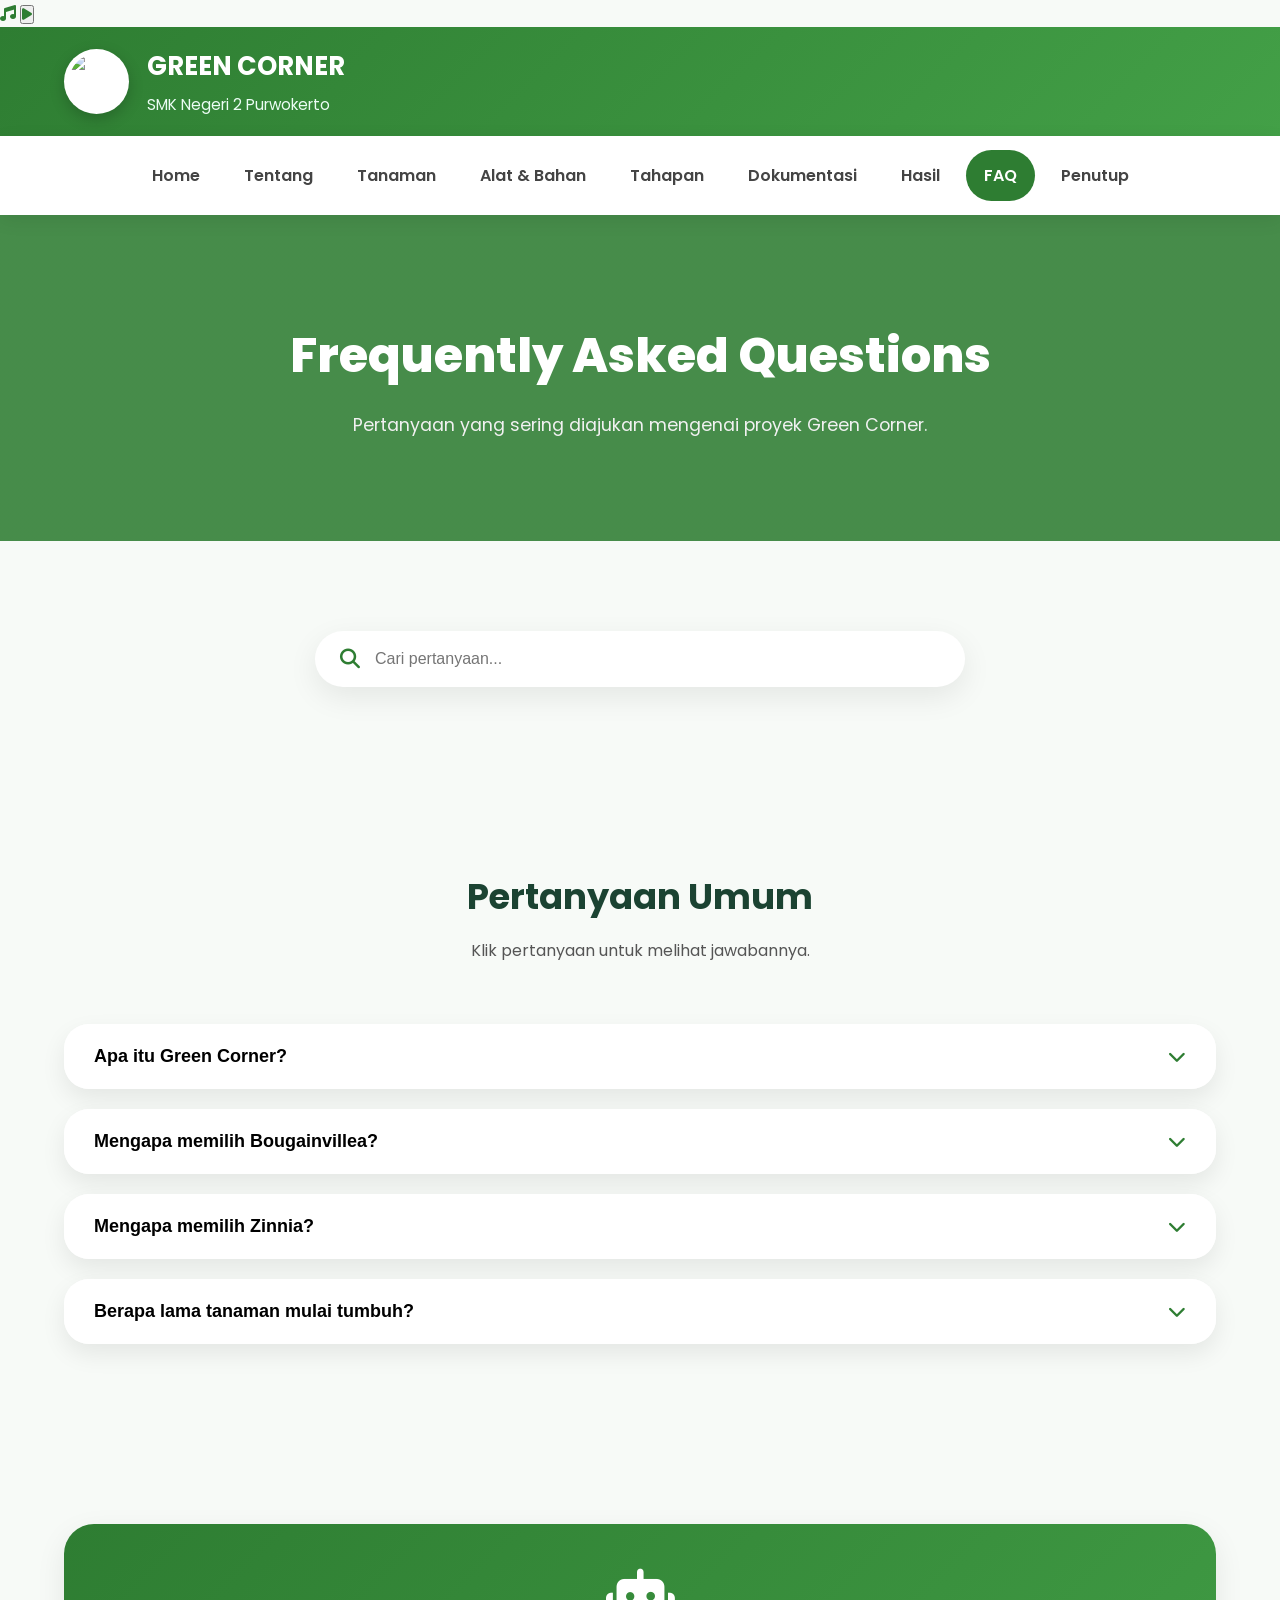
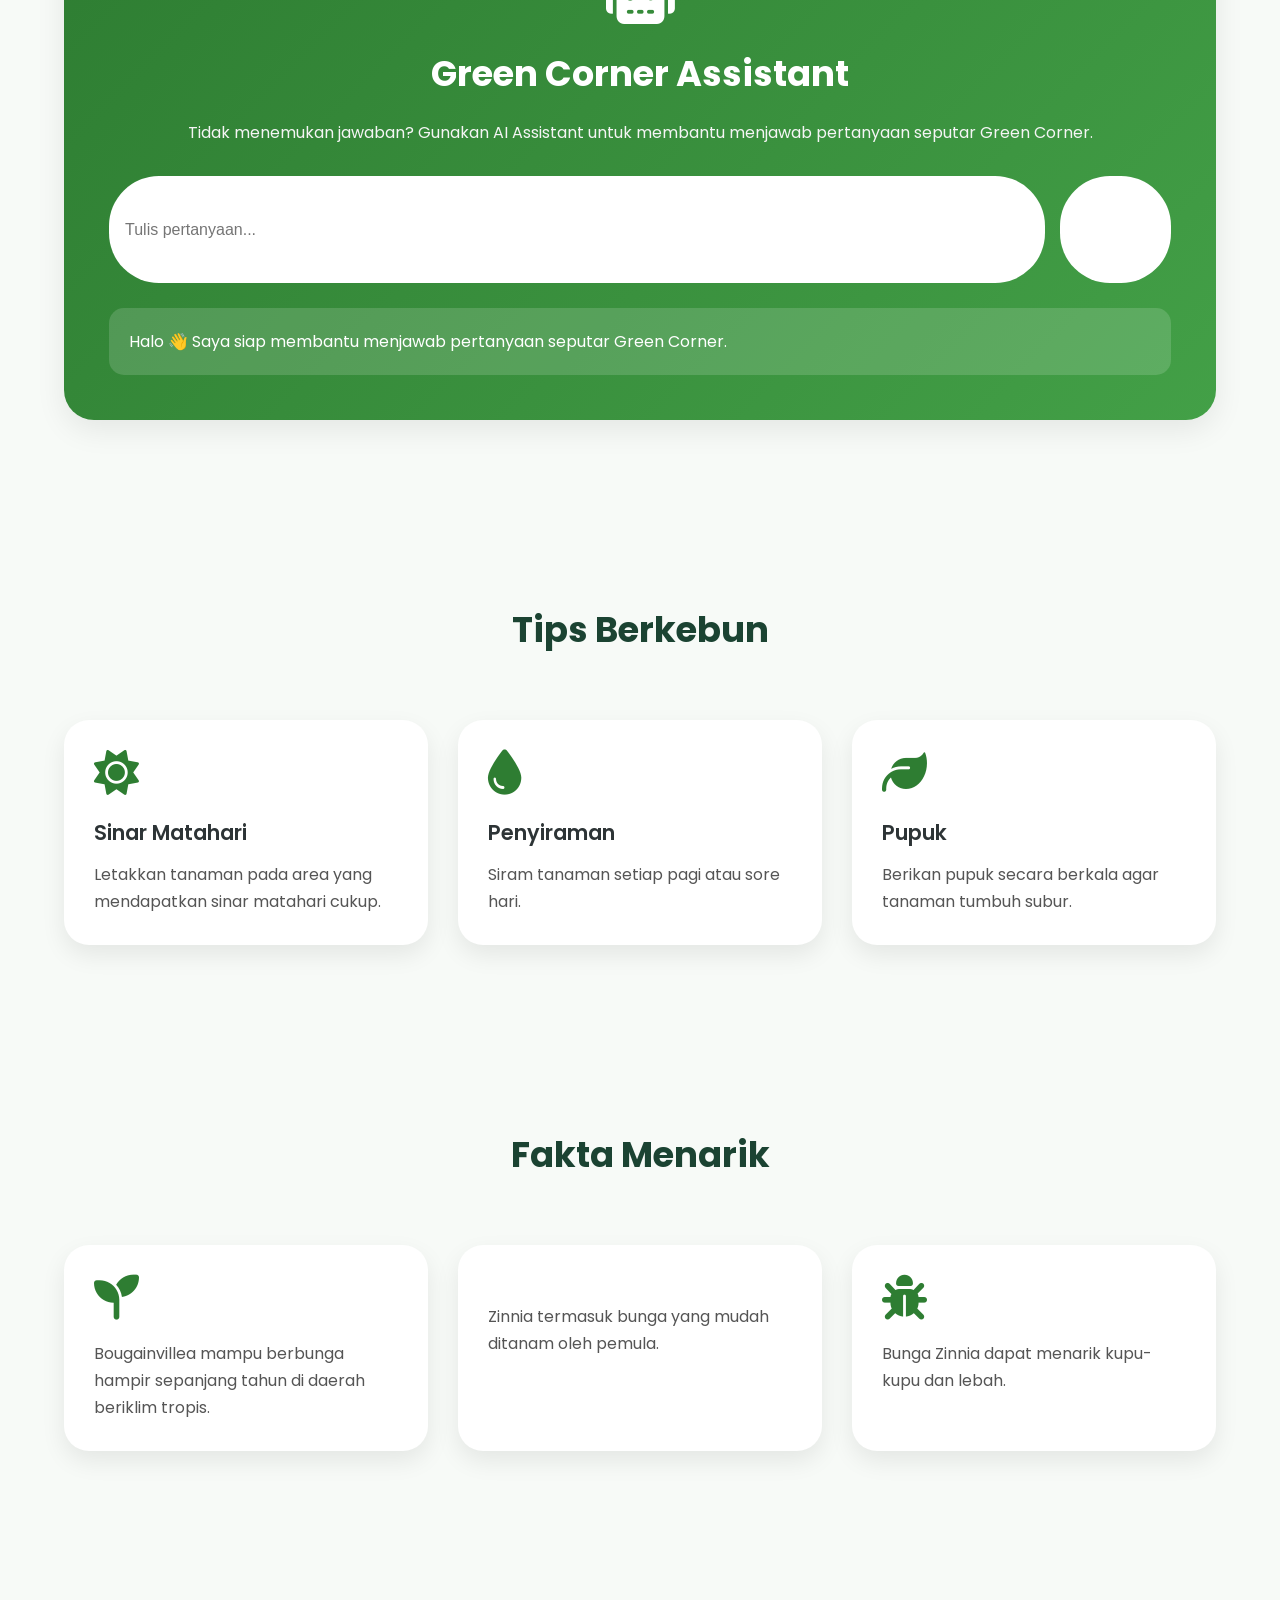
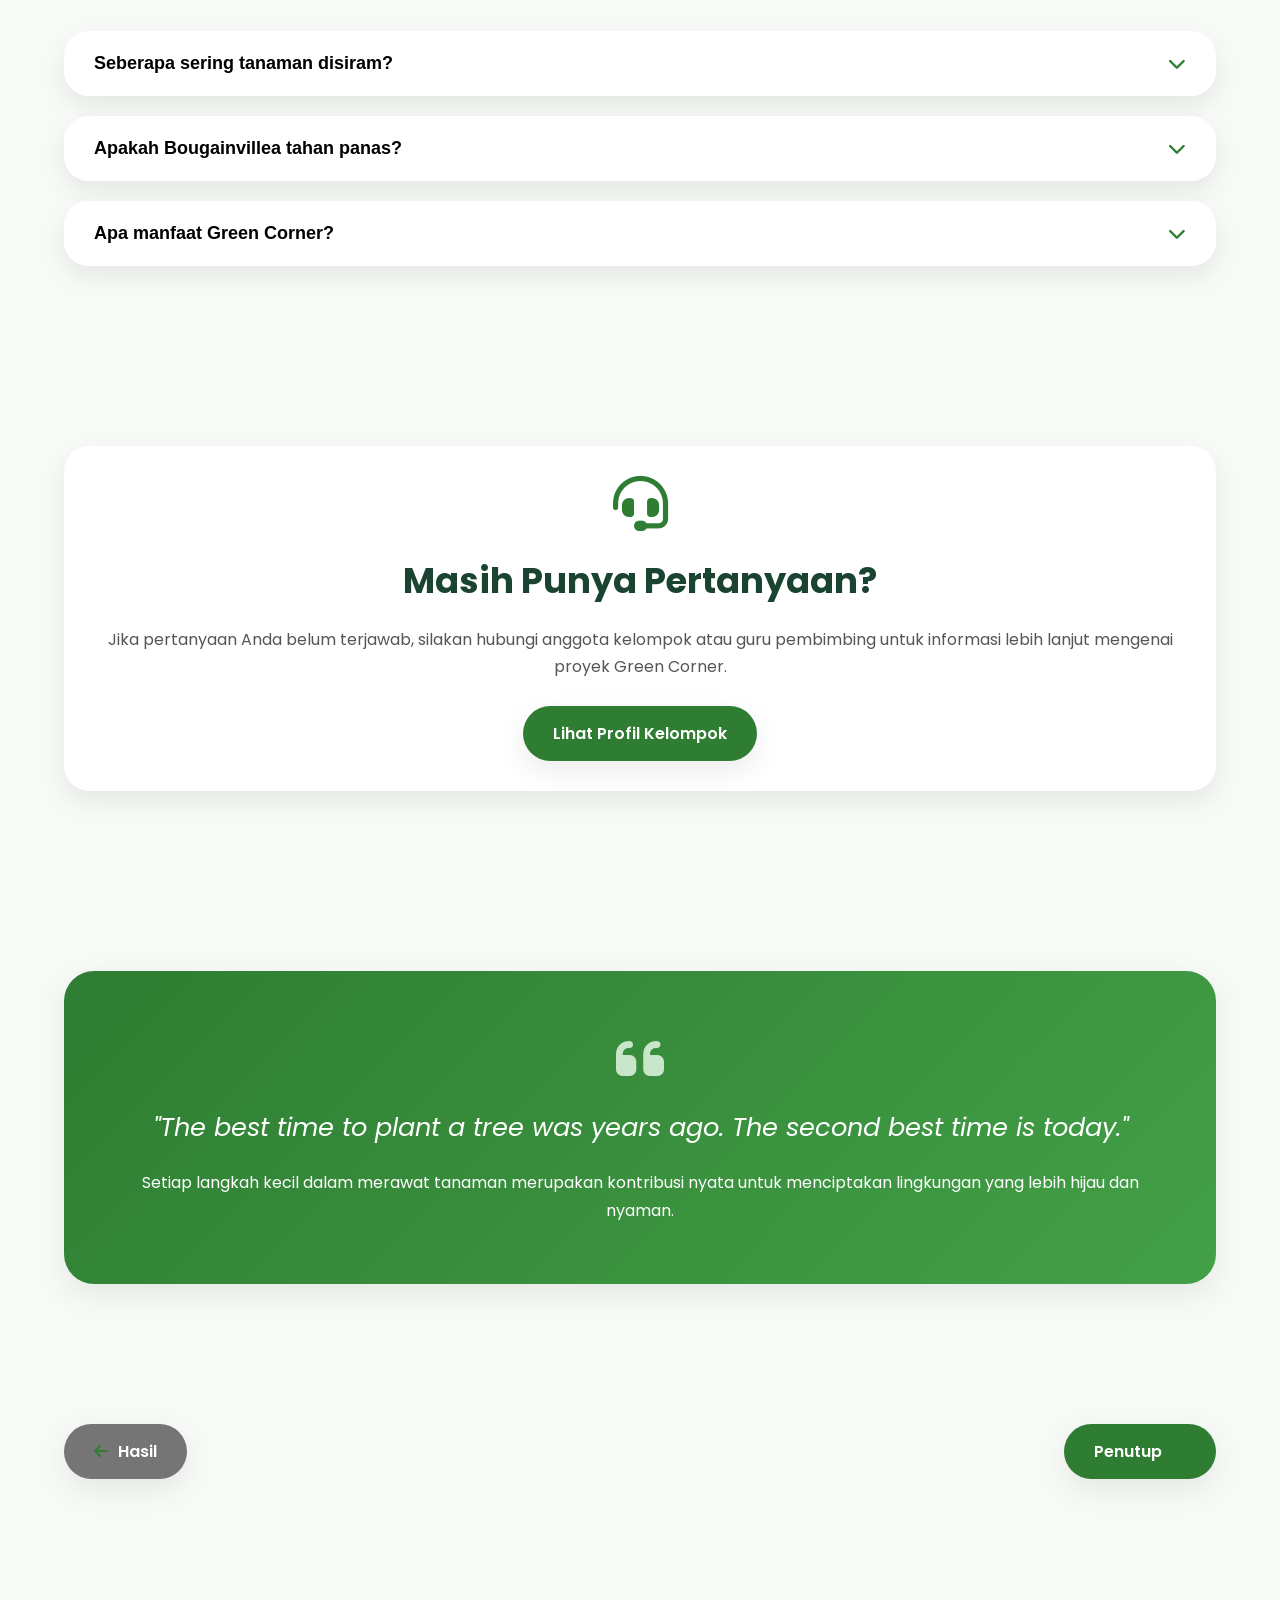
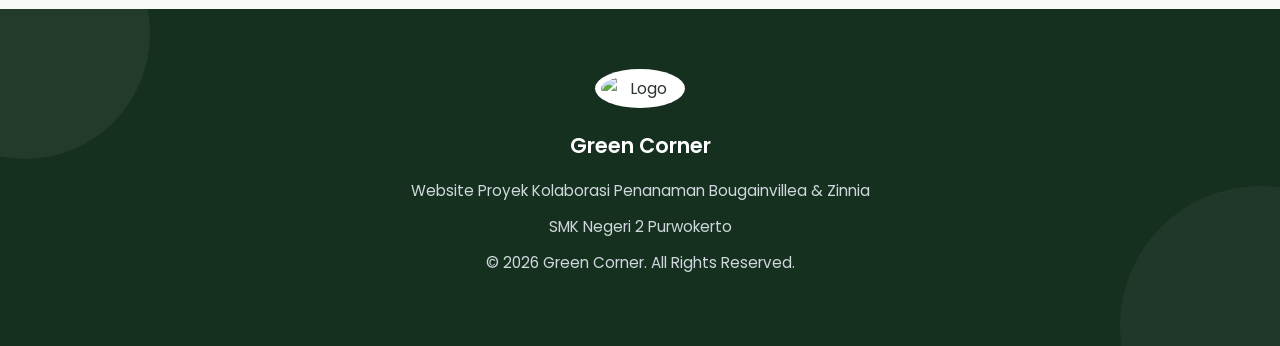
==== faq.html @ 32d4b435 "first file" ====
<!DOCTYPE html>
<html lang="id">

<head>

<meta charset="UTF-8">

<meta name="viewport" content="width=device-width, initial-scale=1.0">

<title>FAQ | Green Corner</title>

<link rel="icon" href="assets/logo/logo.png">

<link rel="preconnect" href="https://fonts.googleapis.com">

<link rel="preconnect" href="https://fonts.gstatic.com" crossorigin>

<link href="https://fonts.googleapis.com/css2?family=Poppins:wght@300;400;500;600;700;800&display=swap" rel="stylesheet">

<link rel="stylesheet"
href="https://cdnjs.cloudflare.com/ajax/libs/font-awesome/6.7.2/css/all.min.css">

<link rel="stylesheet" href="style.css">

</head>


<!-- =====================================
     MUSIC PLAYER
===================================== -->

<div class="music-player">


<i class="fa-solid fa-music"></i>


<button id="musicBtn">

<i class="fa-solid fa-play"></i>

</button>


<audio id="bgMusic" loop>

<source src="assets/music/nature.mp3">

</audio>


</div>




<body>

<header class="top-header">

<div class="container">

<div class="header-content">

<img src="assets/logo/logo.png"
class="logo"
alt="Logo">

<div>

<h2>GREEN CORNER</h2>

<p>SMK Negeri 2 Purwokerto</p>

</div>

</div>

</div>

</header>

<nav class="navbar">

<div class="container">

<ul>

<li><a href="home.html">Home</a></li>

<li><a href="tentang.html">Tentang</a></li>

<li><a href="tanaman.html">Tanaman</a></li>

<li><a href="alat.html">Alat & Bahan</a></li>

<li><a href="tahapan.html">Tahapan</a></li>

<li><a href="dokumentasi.html">Dokumentasi</a></li>

<li><a href="hasil.html">Hasil</a></li>

<li><a href="faq.html" class="active">FAQ</a></li>

<li><a href="penutup.html">Penutup</a></li>

</ul>

</div>

</nav>

<section class="page-banner">

<div class="container">

<h1>Frequently Asked Questions</h1>

<p>

Pertanyaan yang sering diajukan mengenai
proyek Green Corner.

</p>

</div>

</section>

<!-- ===================================== -->
<!-- SEARCH FAQ -->
<!-- ===================================== -->

<section class="faq-search">

<div class="container">

<div class="search-box">

<i class="fa-solid fa-magnifying-glass"></i>

<input
type="text"
id="faqSearch"
placeholder="Cari pertanyaan...">

</div>

</div>

</section>

<!-- ===================================== -->
<!-- FAQ -->
<!-- ===================================== -->

<section class="faq-section">

<div class="container">

<div class="section-title">

<h2>Pertanyaan Umum</h2>

<p>

Klik pertanyaan untuk melihat jawabannya.

</p>

</div>

<div class="faq-list">

<div class="faq-item">

<button class="faq-question">

Apa itu Green Corner?

<i class="fa-solid fa-chevron-down"></i>

</button>

<div class="faq-answer">

<p>

Green Corner adalah proyek penghijauan
dengan menanam Bougainvillea dan Zinnia
untuk menciptakan lingkungan sekolah
yang lebih hijau dan indah.

</p>

</div>

</div>

<div class="faq-item">

<button class="faq-question">

Mengapa memilih Bougainvillea?

<i class="fa-solid fa-chevron-down"></i>

</button>

<div class="faq-answer">

<p>

Karena Bougainvillea mudah dirawat,
tahan panas,
dan memiliki warna bunga yang menarik.

</p>

</div>

</div>

<div class="faq-item">

<button class="faq-question">

Mengapa memilih Zinnia?

<i class="fa-solid fa-chevron-down"></i>

</button>

<div class="faq-answer">

<p>

Zinnia memiliki bunga yang berwarna-warni,
mudah tumbuh,
dan dapat menarik kupu-kupu.

</p>

</div>

</div>

<div class="faq-item">

<button class="faq-question">

Berapa lama tanaman mulai tumbuh?

<i class="fa-solid fa-chevron-down"></i>

</button>

<div class="faq-answer">

<p>

Dengan perawatan yang baik,
tanaman akan mulai menunjukkan
pertumbuhan dalam beberapa hari
hingga beberapa minggu.

</p>

</div>

</div>

</div>

</div>

</section>


<!-- ===================================== -->
<!-- AI ASSISTANT -->
<!-- ===================================== -->

<section class="ai-help">

    <div class="container">

        <div class="ai-card">

            <i class="fa-solid fa-robot"></i>

            <h2>Green Corner Assistant</h2>

            <p>

                Tidak menemukan jawaban?
                Gunakan AI Assistant untuk membantu
                menjawab pertanyaan seputar Green Corner.

            </p>

            <div class="ai-search">

                <input
                    type="text"
                    id="aiQuestion"
                    placeholder="Tulis pertanyaan...">

                <button id="askAI">

                    <i class="fa-solid fa-paper-plane"></i>

                </button>

            </div>

            <div id="aiAnswer">

                Halo 👋
                Saya siap membantu menjawab
                pertanyaan seputar Green Corner.

            </div>

        </div>

    </div>

</section>

<!-- ===================================== -->
<!-- TIPS BERKEBUN -->
<!-- ===================================== -->

<section class="garden-tips">

    <div class="container">

        <div class="section-title">

            <h2>Tips Berkebun</h2>

        </div>

        <div class="tips-grid">

            <div class="tip-card">

                <i class="fa-solid fa-sun"></i>

                <h3>Sinar Matahari</h3>

                <p>

                    Letakkan tanaman pada area yang
                    mendapatkan sinar matahari cukup.

                </p>

            </div>

            <div class="tip-card">

                <i class="fa-solid fa-droplet"></i>

                <h3>Penyiraman</h3>

                <p>

                    Siram tanaman setiap pagi
                    atau sore hari.

                </p>

            </div>

            <div class="tip-card">

                <i class="fa-solid fa-leaf"></i>

                <h3>Pupuk</h3>

                <p>

                    Berikan pupuk secara berkala
                    agar tanaman tumbuh subur.

                </p>

            </div>

        </div>

    </div>

</section>

<!-- ===================================== -->
<!-- FAKTA MENARIK -->
<!-- ===================================== -->

<section class="facts-section">

    <div class="container">

        <div class="section-title">

            <h2>Fakta Menarik</h2>

        </div>

        <div class="facts-grid">

            <div class="fact-card">

                <i class="fa-solid fa-seedling"></i>

                <p>

                    Bougainvillea mampu berbunga
                    hampir sepanjang tahun
                    di daerah beriklim tropis.

                </p>

            </div>

            <div class="fact-card">

                <i class="fa-solid fa-flower-tulip"></i>

                <p>

                    Zinnia termasuk bunga
                    yang mudah ditanam
                    oleh pemula.

                </p>

            </div>

            <div class="fact-card">

                <i class="fa-solid fa-bug"></i>

                <p>

                    Bunga Zinnia dapat menarik
                    kupu-kupu dan lebah.

                </p>

            </div>

        </div>

    </div>

</section>

<!-- ===================================== -->
<!-- FAQ TAMBAHAN -->
<!-- ===================================== -->

<section class="faq-section">

<div class="container">

<div class="faq-list">

<div class="faq-item">

<button class="faq-question">

Seberapa sering tanaman disiram?

<i class="fa-solid fa-chevron-down"></i>

</button>

<div class="faq-answer">

<p>

Sebaiknya disiram satu kali sehari,
atau disesuaikan dengan kondisi cuaca.

</p>

</div>

</div>

<div class="faq-item">

<button class="faq-question">

Apakah Bougainvillea tahan panas?

<i class="fa-solid fa-chevron-down"></i>

</button>

<div class="faq-answer">

<p>

Ya, Bougainvillea sangat menyukai
sinar matahari langsung.

</p>

</div>

</div>

<div class="faq-item">

<button class="faq-question">

Apa manfaat Green Corner?

<i class="fa-solid fa-chevron-down"></i>

</button>

<div class="faq-answer">

<p>

Membuat lingkungan sekolah
lebih hijau, asri,
dan nyaman untuk belajar.

</p>

</div>

</div>

</div>

</div>

</section>


<!-- ===================================== -->
<!-- CONTACT -->
<!-- ===================================== -->

<section class="contact-help">

    <div class="container">

        <div class="contact-card">

            <i class="fa-solid fa-headset"></i>

            <h2>Masih Punya Pertanyaan?</h2>

            <p>

                Jika pertanyaan Anda belum terjawab,
                silakan hubungi anggota kelompok
                atau guru pembimbing untuk informasi
                lebih lanjut mengenai proyek Green Corner.

            </p>

            <a href="tentang.html" class="btn-primary">

                Lihat Profil Kelompok

            </a>

        </div>

    </div>

</section>

<!-- ===================================== -->
<!-- QUOTE -->
<!-- ===================================== -->

<section class="quote-section">

    <div class="container">

        <div class="quote-card">

            <i class="fa-solid fa-quote-left"></i>

            <blockquote>

                "The best time to plant a tree was years ago.
                The second best time is today."

            </blockquote>

            <p>

                Setiap langkah kecil dalam merawat tanaman
                merupakan kontribusi nyata untuk menciptakan
                lingkungan yang lebih hijau dan nyaman.

            </p>

        </div>

    </div>

</section>

<!-- ===================================== -->
<!-- PAGE NAVIGATION -->
<!-- ===================================== -->

<section class="page-navigation">

    <div class="container">

        <div class="navigation-button">

            <a href="hasil.html" class="back-btn">

                <i class="fa-solid fa-arrow-left"></i>

                Hasil

            </a>

            <a href="penutup.html" class="next-btn">

                Penutup

                <i class="fa-solid fa-arrow-right"></i>

            </a>

        </div>

    </div>

</section>

<!-- ===================================== -->
<!-- FOOTER -->
<!-- ===================================== -->

<footer>

    <div class="container">

        <img src="assets/logo/logo.png"
             class="footer-logo"
             alt="Logo">

        <h3>Green Corner</h3>

        <p>

            Website Proyek Kolaborasi
            Penanaman Bougainvillea & Zinnia

        </p>

        <p>

            SMK Negeri 2 Purwokerto

        </p>

        <p>

            © 2026 Green Corner.
            All Rights Reserved.

        </p>

    </div>

</footer>

<script src="js/script.js"></script>

</body>

</html>
---- style.css ----
/* =====================================================
   GREEN CORNER
   Website Proyek Kolaborasi
   Author : Kelompok Green Corner
===================================================== */

/* =========================
   RESET
========================= */

*{

margin:0;

padding:0;

box-sizing:border-box;

scroll-behavior:smooth;

}

html{

scroll-behavior:smooth;

}

body{

font-family:'Poppins',sans-serif;

background:#f7faf7;

color:#2d3436;

line-height:1.7;

overflow-x:hidden;

}

/* =========================
   ROOT COLOR
========================= */

:root{

--primary:#2E7D32;

--secondary:#43A047;

--accent:#81C784;

--light:#E8F5E9;

--white:#ffffff;

--dark:#1B4332;

--gray:#6c757d;

--shadow:0 10px 30px rgba(0,0,0,.08);

--radius:20px;

}

/* =========================
   CONTAINER
========================= */

.container{

width:90%;

max-width:1200px;

margin:auto;

}

/* =========================
   SECTION
========================= */

section{

padding:90px 0;

}

/* =========================
   IMAGE
========================= */

img{

max-width:100%;

display:block;

}

/* =========================
   LINK
========================= */

a{

text-decoration:none;

color:inherit;

}

/* =========================
   LIST
========================= */

ul{

list-style:none;

}

/* =========================
   HEADING
========================= */

h1{

font-size:3rem;

font-weight:800;

color:var(--dark);

}

h2{

font-size:2.2rem;

font-weight:700;

margin-bottom:15px;

color:var(--dark);

}

h3{

font-size:1.3rem;

font-weight:600;

margin-bottom:10px;

}

p{

color:#555;

}

/* =========================
   SECTION TITLE
========================= */

.section-title{

text-align:center;

margin-bottom:60px;

}

.section-title h2{

margin-bottom:10px;

}

.section-title p{

max-width:700px;

margin:auto;

}

/* =========================
   BUTTON
========================= */

.btn-primary,

.back-btn,

.next-btn{

display:inline-flex;

align-items:center;

gap:10px;

padding:14px 30px;

border-radius:50px;

font-weight:600;

transition:.3s;

background:var(--primary);

color:white;

box-shadow:var(--shadow);

}

.btn-primary:hover,

.back-btn:hover,

.next-btn:hover{

background:var(--secondary);

transform:translateY(-4px);

}

/* =========================
   CARD
========================= */

.card{

background:white;

border-radius:var(--radius);

box-shadow:var(--shadow);

padding:30px;

transition:.35s;

}

.card:hover{

transform:translateY(-10px);

}

/* =========================
   GRID
========================= */

.grid{

display:grid;

gap:30px;

}

/* =========================
   TABLE
========================= */

table{

width:100%;

border-collapse:collapse;

background:white;

box-shadow:var(--shadow);

border-radius:15px;

overflow:hidden;

}

th{

background:var(--primary);

color:white;

padding:18px;

}

td{

padding:16px;

border-bottom:1px solid #eee;

text-align:center;

}

/* =========================
   ICON
========================= */

i{

color:var(--primary);

}

/* =====================================================
   HEADER
===================================================== */

.top-header{

background:linear-gradient(135deg,var(--primary),var(--secondary));

padding:18px 0;

color:white;

}

.header-content{

display:flex;

align-items:center;

gap:18px;

}

.logo{

width:65px;

height:65px;

object-fit:cover;

border-radius:50%;

background:white;

padding:5px;

box-shadow:0 5px 15px rgba(0,0,0,.2);

}

.header-content h2{

color:white;

font-size:1.6rem;

margin-bottom:3px;

}

.header-content p{

color:#ecfdf5;

font-size:.95rem;

}


/* =====================================================
   NAVBAR
===================================================== */

.navbar{

position:sticky;

top:0;

z-index:1000;

background:white;

box-shadow:0 5px 18px rgba(0,0,0,.08);

}

.navbar .container{

display:flex;

justify-content:center;

align-items:center;

}

.navbar ul{

display:flex;

align-items:center;

gap:8px;

flex-wrap:wrap;

padding:14px 0;

}

.navbar li{

list-style:none;

}

.navbar a{

display:block;

padding:12px 18px;

border-radius:50px;

font-weight:600;

transition:.3s;

color:#444;

}

.navbar a:hover{

background:var(--light);

color:var(--primary);

}

.navbar a.active{

background:var(--primary);

color:white;

}


/* =====================================================
   PAGE BANNER
===================================================== */

.page-banner{

background:linear-gradient(rgba(46,125,50,.88),
rgba(46,125,50,.88)),
url("../assets/images/banner.jpg");

background-size:cover;

background-position:center;

padding:100px 20px;

text-align:center;

color:white;

}

.page-banner h1{

font-size:3rem;

color:white;

margin-bottom:15px;

}

.page-banner p{

color:#f1f1f1;

font-size:1.1rem;

max-width:750px;

margin:auto;

}


/* =====================================================
   FOOTER
===================================================== */

footer{

background:#163020;

padding:60px 20px;

text-align:center;

margin-top:80px;

}

.footer-logo{

width:90px;

margin:auto;

margin-bottom:20px;

border-radius:50%;

background:white;

padding:6px;

}

footer h3{

color:white;

margin-bottom:15px;

}

footer p{

color:#cfd8dc;

margin-bottom:10px;

font-size:.95rem;

}


/* =====================================================
   PAGE NAVIGATION
===================================================== */

.page-navigation{

padding:50px 0;

}

.navigation-button{

display:flex;

justify-content:space-between;

align-items:center;

gap:20px;

flex-wrap:wrap;

}

.back-btn{

background:#757575;

}

.back-btn:hover{

background:#616161;

}

.next-btn{

background:var(--primary);

}

.next-btn:hover{

background:var(--secondary);

}

/* =====================================================
   HOME HERO
===================================================== */

.hero{

min-height:100vh;

display:flex;

align-items:center;

background:linear-gradient(rgba(0,0,0,.45),
rgba(0,0,0,.45)),
url("../assets/images/hero.jpg");

background-size:cover;

background-position:center;

color:white;

position:relative;

overflow:hidden;

}

.hero .container{

display:flex;

justify-content:space-between;

align-items:center;

gap:60px;

flex-wrap:wrap;

}

.hero-content{

flex:1;

}

.hero-content h1{

font-size:4rem;

line-height:1.2;

margin-bottom:20px;

color:white;

}

.hero-content span{

color:#A5D6A7;

}

.hero-content p{

font-size:1.15rem;

margin-bottom:35px;

color:#f5f5f5;

max-width:650px;

}

.hero-button{

display:flex;

gap:20px;

flex-wrap:wrap;

}


/* =====================================================
   HERO CARD
===================================================== */

.hero-card{

width:360px;

background:rgba(255,255,255,.15);

backdrop-filter:blur(18px);

border:1px solid rgba(255,255,255,.25);

padding:35px;

border-radius:25px;

box-shadow:0 20px 40px rgba(0,0,0,.25);

animation:float 4s ease-in-out infinite;

}

.hero-card h3{

color:white;

margin-bottom:15px;

}

.hero-card p{

color:#f0f0f0;

margin-bottom:20px;

}

.hero-card ul{

display:flex;

flex-direction:column;

gap:12px;

}

.hero-card li{

display:flex;

align-items:center;

gap:10px;

color:white;

}

.hero-card i{

color:#8BC34A;

}


/* =====================================================
   FEATURE
===================================================== */

.feature-grid{

display:grid;

grid-template-columns:repeat(auto-fit,minmax(260px,1fr));

gap:30px;

}

.feature-card{

background:white;

padding:35px;

border-radius:20px;

box-shadow:var(--shadow);

transition:.35s;

text-align:center;

}

.feature-card:hover{

transform:translateY(-12px);

}

.feature-card i{

font-size:45px;

margin-bottom:20px;

}

.feature-card h3{

margin-bottom:15px;

}


/* =====================================================
   STATISTIC
===================================================== */

.stats{

background:var(--primary);

padding:70px 0;

}

.stats-grid{

display:grid;

grid-template-columns:repeat(auto-fit,minmax(220px,1fr));

gap:30px;

}

.stat-card{

background:white;

border-radius:20px;

padding:35px;

text-align:center;

box-shadow:var(--shadow);

}

.stat-card h2{

font-size:3rem;

color:var(--primary);

margin-bottom:10px;

}

.stat-card p{

font-weight:600;

}


/* =====================================================
   EXPLORE
===================================================== */

.explore{

background:#F4FBF4;

}

.explore-grid{

display:grid;

grid-template-columns:repeat(auto-fit,minmax(300px,1fr));

gap:30px;

}

.explore-card{

background:white;

padding:30px;

border-radius:20px;

box-shadow:var(--shadow);

transition:.3s;

}

.explore-card:hover{

transform:translateY(-10px);

}

.explore-card img{

width:100%;

height:220px;

object-fit:cover;

border-radius:15px;

margin-bottom:20px;

}

.explore-card h3{

margin-bottom:15px;

}

.explore-card a{

display:inline-block;

margin-top:15px;

font-weight:600;

color:var(--primary);

}


/* =====================================================
   FLOAT
===================================================== */

@keyframes float{

0%{

transform:translateY(0);

}

50%{

transform:translateY(-15px);

}

100%{

transform:translateY(0);

}

}

/* =====================================================
   HOME PREVIEW SECTION
===================================================== */

.preview{

background:white;

}


.preview-card{

background:linear-gradient(135deg,#ffffff,#f1f8e9);

padding:45px;

border-radius:30px;

box-shadow:var(--shadow);

text-align:center;

max-width:900px;

margin:auto;

}


.preview-card h2{

color:var(--primary);

}


.preview-card p{

font-size:1.05rem;

margin:20px auto;

}


.preview-card ul{

display:grid;

grid-template-columns:repeat(auto-fit,minmax(220px,1fr));

gap:15px;

margin-top:30px;

}


.preview-card li{

background:white;

padding:18px;

border-radius:15px;

box-shadow:0 5px 15px rgba(0,0,0,.06);

font-weight:500;

transition:.3s;

}


.preview-card li:hover{

transform:translateY(-5px);

background:var(--light);

}


/* =====================================================
   ABOUT PROJECT
===================================================== */


.about-project{

background:#f8fff8;

}


.about-grid{

display:grid;

grid-template-columns:repeat(auto-fit,minmax(300px,1fr));

gap:40px;

align-items:center;

}


.about-image img{

border-radius:25px;

box-shadow:var(--shadow);

height:350px;

width:100%;

object-fit:cover;

}


.about-content h2{

color:var(--primary);

}


.about-content p{

margin-bottom:20px;

}


.about-list{

display:flex;

flex-direction:column;

gap:15px;

}


.about-list li{

display:flex;

align-items:center;

gap:12px;

font-weight:500;

}


.about-list i{

background:var(--light);

padding:12px;

border-radius:50%;

}


/* =====================================================
   MINI TIMELINE
===================================================== */


.timeline{

position:relative;

max-width:900px;

margin:auto;

}


.timeline::before{

content:"";

position:absolute;

left:50%;

top:0;

width:3px;

height:100%;

background:var(--accent);

transform:translateX(-50%);

}


.timeline-item{

width:50%;

padding:20px 40px;

position:relative;

}


.timeline-item:nth-child(odd){

left:0;

text-align:right;

}


.timeline-item:nth-child(even){

left:50%;

}


.timeline-card{

background:white;

padding:25px;

border-radius:20px;

box-shadow:var(--shadow);

}


.timeline-card i{

font-size:30px;

margin-bottom:15px;

}


.timeline-card h3{

color:var(--primary);

}


/* =====================================================
   SCROLL BUTTON
===================================================== */


.scroll-down{

position:absolute;

bottom:30px;

left:50%;

transform:translateX(-50%);

width:45px;

height:45px;

border-radius:50%;

background:white;

display:flex;

justify-content:center;

align-items:center;

animation:bounce 2s infinite;

}


.scroll-down i{

font-size:20px;

}


@keyframes bounce{


0%,100%{

transform:translate(-50%,0);

}


50%{

transform:translate(-50%,15px);

}

}


/* =====================================================
   CARD UMUM
===================================================== */

.feature-card,
.plant-card,
.tool-card,
.step-card,
.doc-card,
.dashboard-card,
.observation-card,
.achievement-card,
.score-card,
.summary-card,
.tip-card,
.fact-card,
.faq-item,
.contact-card,
.closing-card,
.conclusion-card,
.hope-card,
.appreciation-card,
.motto-card,
.ending-card{

background:white;

border-radius:25px;

padding:30px;

box-shadow:0 10px 25px rgba(0,0,0,.08);

transition:.35s;

position:relative;

overflow:hidden;

}


.feature-card:hover,
.plant-card:hover,
.tool-card:hover,
.step-card:hover,
.doc-card:hover,
.dashboard-card:hover,
.observation-card:hover,
.achievement-card:hover,
.score-card:hover,
.summary-card:hover,
.tip-card:hover,
.fact-card:hover,
.faq-item:hover,
.contact-card:hover,
.closing-card:hover,
.conclusion-card:hover,
.hope-card:hover,
.appreciation-card:hover,
.motto-card:hover,
.ending-card:hover{

transform:translateY(-10px);

box-shadow:0 20px 40px rgba(0,0,0,.12);

}


/* =====================================================
   ICON CARD
===================================================== */

.feature-card i,
.plant-card i,
.tool-card i,
.step-card i,
.dashboard-card i,
.achievement-card i,
.score-card i,
.tip-card i,
.fact-card i,
.contact-card i,
.closing-card i,
.appreciation-card i,
.motto-card i,
.ending-card i{

font-size:45px;

margin-bottom:20px;

color:var(--primary);

}


/* =====================================================
   GRID UMUM
===================================================== */

.plant-grid,
.tool-grid,
.step-grid,
.doc-grid,
.dashboard-grid,
.observation-grid,
.achievement-grid,
.score-grid,
.summary-grid,
.tips-grid,
.facts-grid,
.hope-grid{

display:grid;

grid-template-columns:repeat(auto-fit,minmax(280px,1fr));

gap:30px;

}


/* =====================================================
   PLANT CARD
===================================================== */

.plant-card img{

width:100%;

height:230px;

object-fit:cover;

border-radius:18px;

margin-bottom:20px;

}


.plant-card h3{

color:var(--primary);

margin-bottom:15px;

}


/* =====================================================
   TOOL CARD
===================================================== */

.tool-card{

text-align:center;

}


.tool-card img{

width:90px;

height:90px;

margin:auto;

margin-bottom:20px;

}


/* =====================================================
   STEP CARD
===================================================== */

.step-card{

text-align:center;

}


.step-number{

width:55px;

height:55px;

border-radius:50%;

background:var(--primary);

color:white;

display:flex;

align-items:center;

justify-content:center;

font-size:22px;

font-weight:bold;

margin:auto;

margin-bottom:20px;

}


/* =====================================================
   DASHBOARD CARD
===================================================== */

.dashboard-card{

text-align:center;

}


.dashboard-card h2{

font-size:2.8rem;

color:var(--primary);

margin-bottom:10px;

}


/* =====================================================
   DOKUMENTASI
===================================================== */

.doc-card img{

width:100%;

height:220px;

object-fit:cover;

border-radius:15px;

margin-bottom:20px;

}


/* =====================================================
   QUOTE CARD
===================================================== */

.quote-card{

background:linear-gradient(135deg,var(--primary),var(--secondary));

padding:60px;

border-radius:30px;

color:white;

text-align:center;

box-shadow:var(--shadow);

}


.quote-card i{

font-size:55px;

color:#C8E6C9;

margin-bottom:20px;

}


.quote-card blockquote{

font-size:1.6rem;

font-style:italic;

margin-bottom:20px;

line-height:1.7;

}


.quote-card p{

color:white;

}


/* =====================================================
   MOTTO
===================================================== */

.motto-card{

text-align:center;

background:linear-gradient(135deg,#43A047,#2E7D32);

color:white;

}


.motto-card h2{

color:white;

margin-bottom:20px;

}


.motto-card p{

color:#ecfdf5;

}

/* =====================================================
   HASIL OBSERVASI
===================================================== */

/* =========================
   PROGRESS BAR
========================= */

.progress-section{

background:#f8fff8;

}

.progress-box{

margin-bottom:35px;

}

.progress-box h3{

margin-bottom:12px;

color:var(--primary);

}

.progress-bar{

width:100%;

height:28px;

background:#dfeee0;

border-radius:50px;

overflow:hidden;

box-shadow:inset 0 2px 5px rgba(0,0,0,.08);

}

.progress-fill{

height:100%;

background:linear-gradient(90deg,var(--primary),var(--accent));

border-radius:50px;

display:flex;

align-items:center;

justify-content:flex-end;

padding-right:15px;

font-weight:600;

color:white;

animation:progressLoad 2s ease;

}


/* =========================
   TABLE
========================= */

.table-responsive{

overflow-x:auto;

border-radius:20px;

box-shadow:var(--shadow);

}

table{

min-width:700px;

}

thead{

background:var(--primary);

}

thead th{

padding:18px;

color:white;

font-size:16px;

}

tbody tr{

transition:.3s;

}

tbody tr:nth-child(even){

background:#f7faf7;

}

tbody tr:hover{

background:#E8F5E9;

}

tbody td{

padding:18px;

}


/* =========================
   SUMMARY
========================= */

.summary-card{

text-align:center;

}

.summary-card i{

font-size:55px;

margin-bottom:20px;

color:#4CAF50;

}


/* =========================
   ACHIEVEMENT
========================= */

.achievement{

background:#f5fbf5;

}

.achievement-card{

text-align:center;

}

.achievement-card h3{

font-size:2rem;

color:var(--primary);

margin-bottom:12px;

}


/* =========================
   SCORE
========================= */

.final-score{

background:white;

}

.score-grid{

display:grid;

grid-template-columns:repeat(auto-fit,minmax(280px,1fr));

gap:30px;

}

.score-card{

text-align:center;

}

.score-card h1{

font-size:4rem;

color:var(--primary);

margin:15px 0;

}


/* =========================
   DASHBOARD
========================= */

.dashboard-grid{

display:grid;

grid-template-columns:repeat(auto-fit,minmax(220px,1fr));

gap:25px;

}

.dashboard-card{

text-align:center;

}

.dashboard-card h2{

font-size:3rem;

color:var(--primary);

margin-bottom:8px;

}


/* =========================
   OBSERVATION CARD
========================= */

.observation-card{

border-left:6px solid var(--primary);

}

.observation-card h3{

margin-bottom:15px;

color:var(--primary);

}


/* =========================
   ANIMATION
========================= */

@keyframes progressLoad{

from{

width:0;

}

}

/* =====================================================
   DOKUMENTASI
===================================================== */

.gallery-grid{

display:grid;

grid-template-columns:repeat(auto-fit,minmax(280px,1fr));

gap:30px;

}

.gallery-item{

position:relative;

overflow:hidden;

border-radius:20px;

box-shadow:var(--shadow);

cursor:pointer;

transition:.35s;

background:white;

}

.gallery-item:hover{

transform:translateY(-8px);

}

.gallery-item img{

width:100%;

height:260px;

object-fit:cover;

transition:.5s;

}

.gallery-item:hover img{

transform:scale(1.08);

}

.gallery-caption{

padding:20px;

background:white;

}

.gallery-caption h3{

color:var(--primary);

margin-bottom:8px;

}


/* =====================================================
   LIGHTBOX
===================================================== */

.lightbox{

position:fixed;

top:0;

left:0;

width:100%;

height:100%;

background:rgba(0,0,0,.85);

display:none;

justify-content:center;

align-items:center;

z-index:9999;

}

.lightbox img{

max-width:90%;

max-height:90%;

border-radius:20px;

box-shadow:0 20px 50px rgba(0,0,0,.4);

}


/* =====================================================
   FAQ
===================================================== */

.faq-list{

display:flex;

flex-direction:column;

gap:20px;

}

.faq-item{

padding:0;

overflow:hidden;

}

.faq-question{

width:100%;

padding:22px 30px;

background:white;

border:none;

display:flex;

justify-content:space-between;

align-items:center;

cursor:pointer;

font-size:18px;

font-weight:600;

}

.faq-question i{

transition:.3s;

}

.faq-answer{

padding:0 30px;

max-height:0;

overflow:hidden;

transition:.4s;

background:#f8fff8;

}

.faq-item.active .faq-answer{

padding:20px 30px;

max-height:250px;

}

.faq-item.active .faq-question i{

transform:rotate(180deg);

}


/* =====================================================
   SEARCH BOX
===================================================== */

.search-box{

max-width:650px;

margin:auto;

display:flex;

align-items:center;

background:white;

padding:18px 25px;

border-radius:50px;

box-shadow:var(--shadow);

}

.search-box i{

font-size:20px;

margin-right:15px;

}

.search-box input{

flex:1;

border:none;

outline:none;

font-size:16px;

background:none;

}


/* =====================================================
   AI ASSISTANT
===================================================== */

.ai-card{

background:linear-gradient(135deg,#2E7D32,#43A047);

padding:45px;

border-radius:30px;

color:white;

text-align:center;

box-shadow:var(--shadow);

}

.ai-card h2{

color:white;

margin-bottom:15px;

}

.ai-card p{

color:#f5f5f5;

margin-bottom:30px;

}

.ai-card i{

font-size:55px;

color:white;

margin-bottom:20px;

}

.ai-search{

display:flex;

gap:15px;

margin-bottom:25px;

flex-wrap:wrap;

}

.ai-search input{

flex:1;

padding:16px;

border:none;

border-radius:50px;

font-size:16px;

outline:none;

}

.ai-search button{

padding:16px 28px;

border:none;

border-radius:50px;

background:white;

color:var(--primary);

font-size:18px;

cursor:pointer;

transition:.3s;

}

.ai-search button:hover{

transform:scale(1.05);

}

#aiAnswer{

background:rgba(255,255,255,.15);

padding:20px;

border-radius:15px;

text-align:left;

}


/* =====================================================
   CONTACT
===================================================== */

.contact-card{

text-align:center;

}

.contact-card i{

font-size:55px;

margin-bottom:20px;

}

.contact-card .btn-primary{

margin-top:25px;

}

/* =====================================================
   RESPONSIVE TABLET
===================================================== */

@media(max-width:992px){

.hero .container{

flex-direction:column;

text-align:center;

}

.hero-content h1{

font-size:3rem;

}

.hero-card{

width:100%;

max-width:500px;

}

.about-grid{

grid-template-columns:1fr;

}

.timeline::before{

left:25px;

}

.timeline-item{

width:100%;

left:0!important;

padding-left:70px;

padding-right:20px;

text-align:left!important;

}

.navigation-button{

justify-content:center;

}

}


/* =====================================================
   RESPONSIVE HP
===================================================== */

@media(max-width:768px){

section{

padding:70px 0;

}

.container{

width:94%;

}

h1{

font-size:2.2rem;

}

h2{

font-size:1.8rem;

}

p{

font-size:.95rem;

}

.header-content{

flex-direction:column;

text-align:center;

}

.logo{

width:55px;

height:55px;

}

.navbar ul{

flex-direction:column;

gap:12px;

padding:15px 0;

}

.navbar a{

width:100%;

text-align:center;

}

.hero{

min-height:85vh;

}

.hero-content h1{

font-size:2.5rem;

}

.hero-content p{

font-size:1rem;

}

.hero-button{

justify-content:center;

}

.feature-grid,

.plant-grid,

.tool-grid,

.step-grid,

.doc-grid,

.dashboard-grid,

.summary-grid,

.tips-grid,

.facts-grid,

.hope-grid,

.score-grid,

.stats-grid,

.explore-grid{

grid-template-columns:1fr;

}

.preview-card,

.quote-card,

.ai-card{

padding:30px;

}

.quote-card blockquote{

font-size:1.2rem;

}

.page-banner{

padding:70px 20px;

}

.page-banner h1{

font-size:2.2rem;

}

.search-box{

padding:14px 18px;

}

.ai-search{

flex-direction:column;

}

.ai-search button{

width:100%;

}

.navigation-button{

flex-direction:column;

}

.back-btn,

.next-btn{

width:100%;

justify-content:center;

}

.footer-logo{

width:70px;

}

}


/* =====================================================
   RESPONSIVE HP KECIL
===================================================== */

@media(max-width:480px){

.hero-content h1{

font-size:2rem;

}

.hero-card{

padding:25px;

}

.preview-card{

padding:25px;

}

.feature-card,

.plant-card,

.tool-card,

.step-card,

.doc-card,

.dashboard-card,

.summary-card,

.tip-card,

.fact-card,

.score-card,

.contact-card{

padding:22px;

}

table{

font-size:14px;

}

th,

td{

padding:12px;

}

}

/* =====================================================
   PREMIUM ANIMATION
===================================================== */

/* Fade In */

.fade-in{

opacity:0;

transform:translateY(30px);

animation:fadeIn .8s ease forwards;

}

@keyframes fadeIn{

to{

opacity:1;

transform:translateY(0);

}

}


/* Floating */

.float{

animation:floating 4s ease-in-out infinite;

}

@keyframes floating{

0%{

transform:translateY(0);

}

50%{

transform:translateY(-12px);

}

100%{

transform:translateY(0);

}

}


/* Pulse */

.pulse{

animation:pulse 2s infinite;

}

@keyframes pulse{

0%{

transform:scale(1);

}

50%{

transform:scale(1.06);

}

100%{

transform:scale(1);

}

}


/* Glow */

.glow{

transition:.35s;

}

.glow:hover{

box-shadow:0 0 25px rgba(76,175,80,.45);

}


/* Rotate Icon */

.rotate:hover i{

transform:rotate(360deg);

transition:.8s;

}


/* Image Hover */

img{

transition:.45s;

}

img:hover{

transform:scale(1.03);

}


/* Card Hover */

.card,

.feature-card,

.plant-card,

.tool-card,

.step-card,

.doc-card,

.dashboard-card,

.summary-card,

.tip-card,

.fact-card,

.score-card,

.hope-card,

.contact-card,

.quote-card{

transition:.35s;

}

.card:hover,

.feature-card:hover,

.plant-card:hover,

.tool-card:hover,

.step-card:hover,

.doc-card:hover,

.dashboard-card:hover,

.summary-card:hover,

.tip-card:hover,

.fact-card:hover,

.score-card:hover,

.hope-card:hover,

.contact-card:hover,

.quote-card:hover{

transform:translateY(-8px);

}


/* Ripple Button */

.btn-primary,

.back-btn,

.next-btn{

position:relative;

overflow:hidden;

}

.btn-primary::before,

.back-btn::before,

.next-btn::before{

content:"";

position:absolute;

width:0;

height:0;

border-radius:50%;

background:rgba(255,255,255,.25);

top:50%;

left:50%;

transform:translate(-50%,-50%);

transition:.45s;

}

.btn-primary:hover::before,

.back-btn:hover::before,

.next-btn:hover::before{

width:320px;

height:320px;

}


/* Scrollbar */

::-webkit-scrollbar{

width:10px;

}

::-webkit-scrollbar-track{

background:#e8f5e9;

}

::-webkit-scrollbar-thumb{

background:var(--primary);

border-radius:20px;

}

::-webkit-scrollbar-thumb:hover{

background:var(--secondary);

}


/* Selection */

::selection{

background:var(--primary);

color:white;

}


/* Smooth */

*{

transition:background .3s,color .3s,border .3s;

}


/* Shadow Hover */

.shadow-hover:hover{

box-shadow:0 15px 40px rgba(46,125,50,.2);

}


/* Zoom */

.zoom:hover{

transform:scale(1.05);

}


/* Divider */

.divider{

width:100px;

height:4px;

background:var(--primary);

margin:20px auto;

border-radius:20px;

}


/* Glass */

.glass{

background:rgba(255,255,255,.18);

backdrop-filter:blur(15px);

border:1px solid rgba(255,255,255,.25);

}


/* Gradient Text */

.gradient-text{

background:linear-gradient(90deg,#2E7D32,#66BB6A);

-webkit-background-clip:text;

-webkit-text-fill-color:transparent;

}


/* Footer */

footer{

position:relative;

overflow:hidden;

}

footer::before{

content:"";

position:absolute;

left:-100px;

top:-100px;

width:250px;

height:250px;

background:rgba(255,255,255,.05);

border-radius:50%;

}

footer::after{

content:"";

position:absolute;

right:-120px;

bottom:-120px;

width:280px;

height:280px;

background:rgba(255,255,255,.04);

border-radius:50%;

}
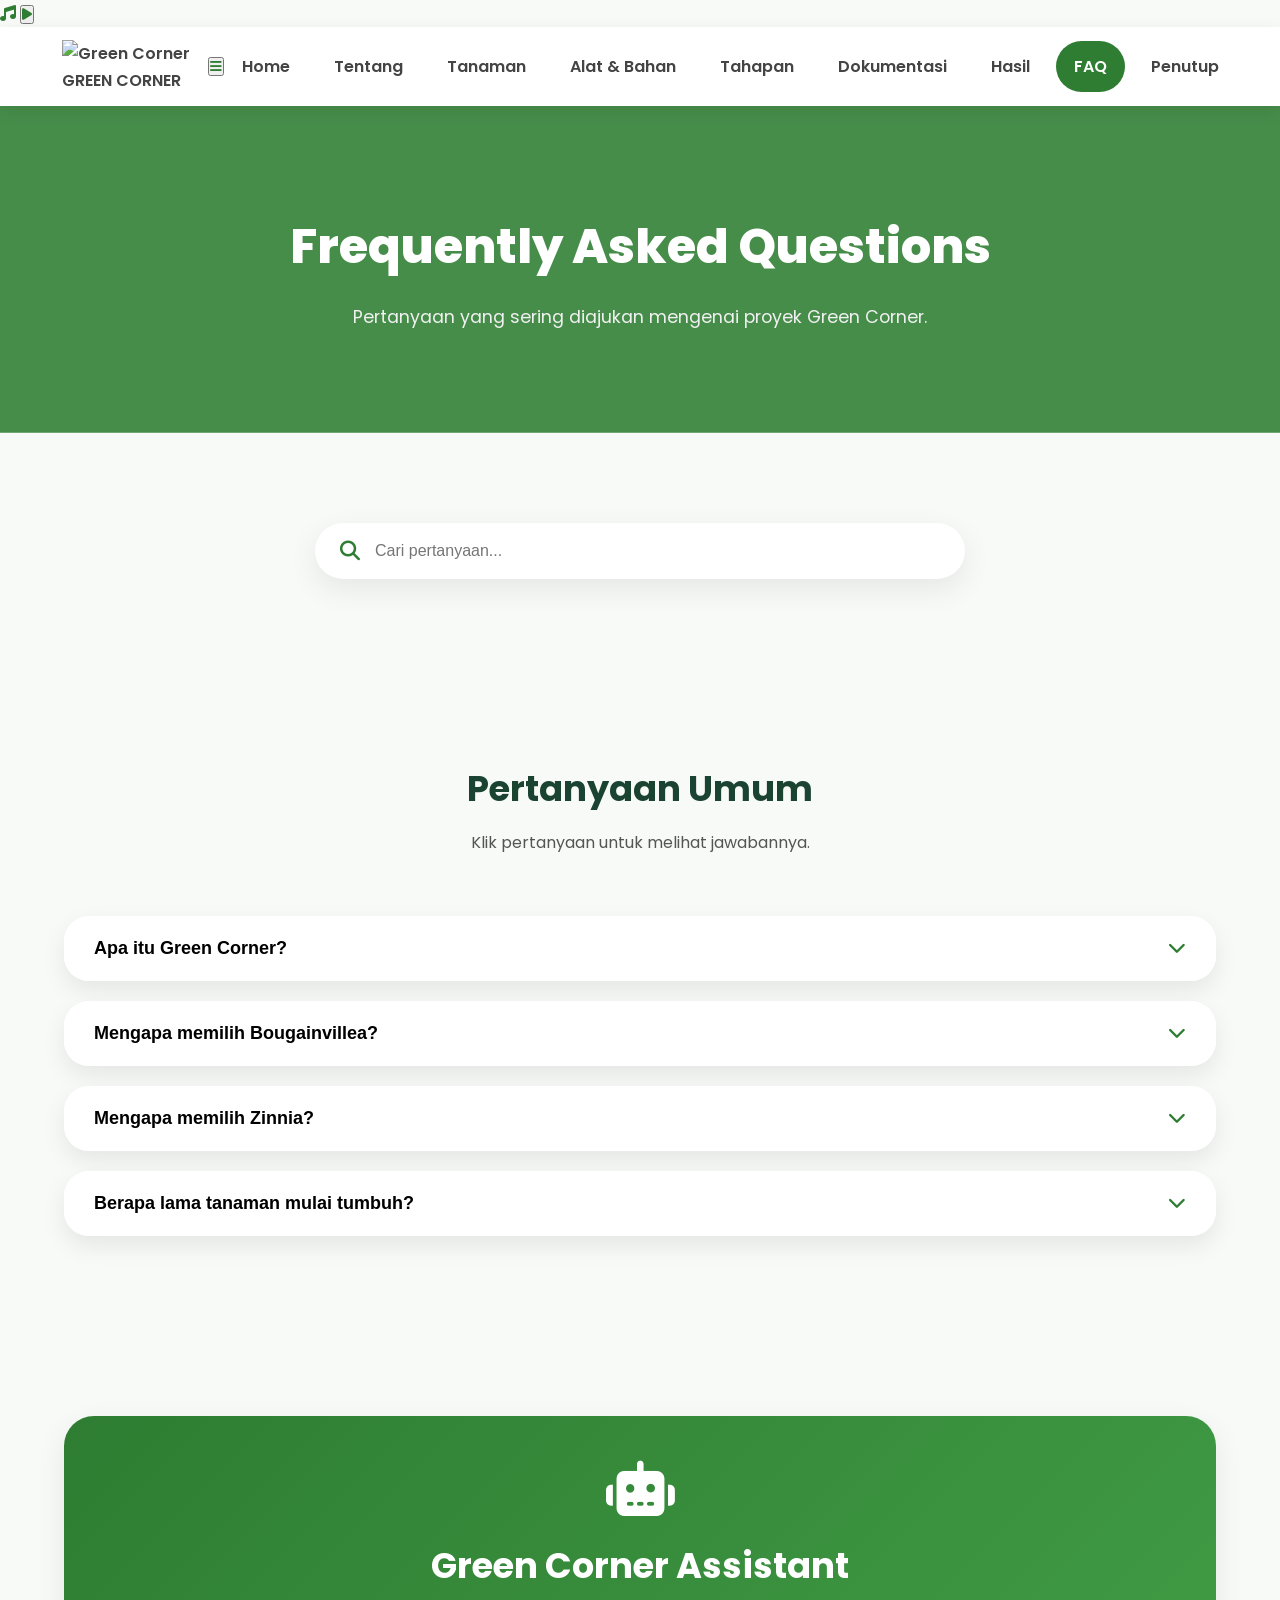
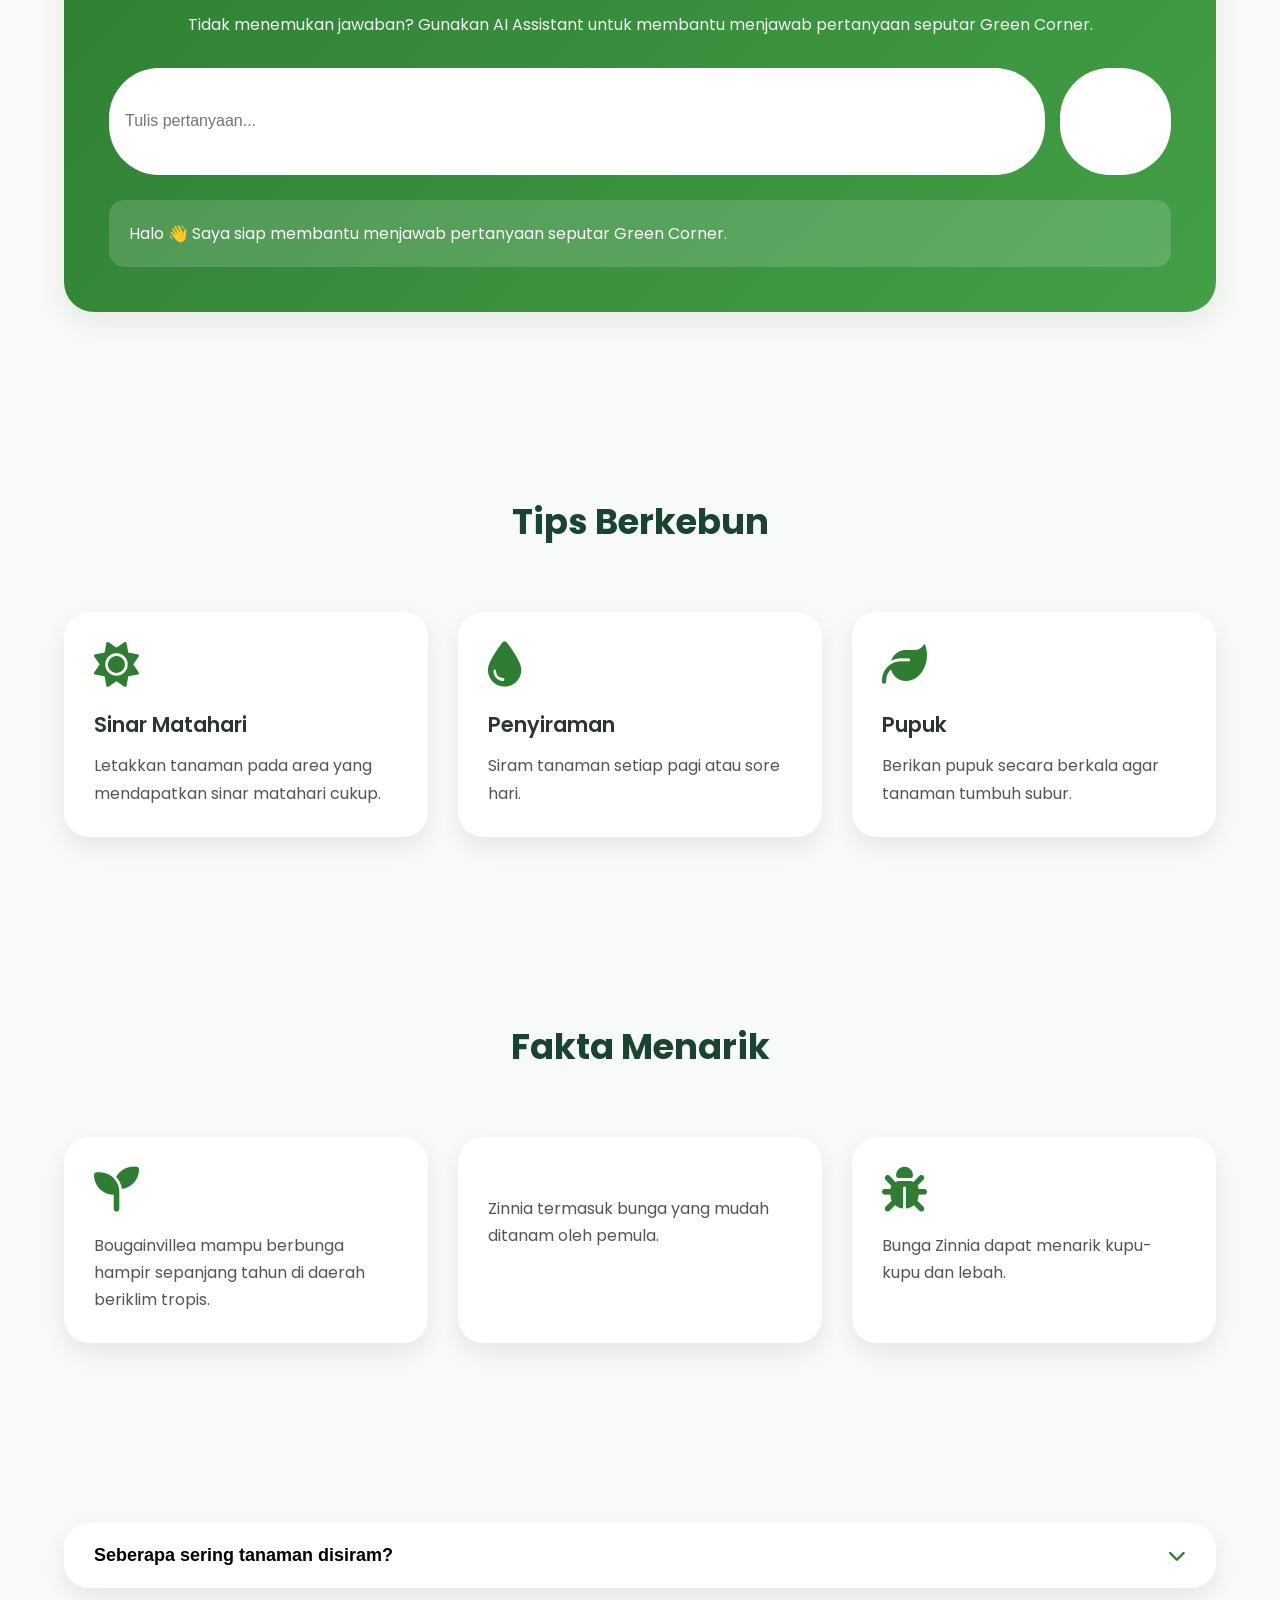
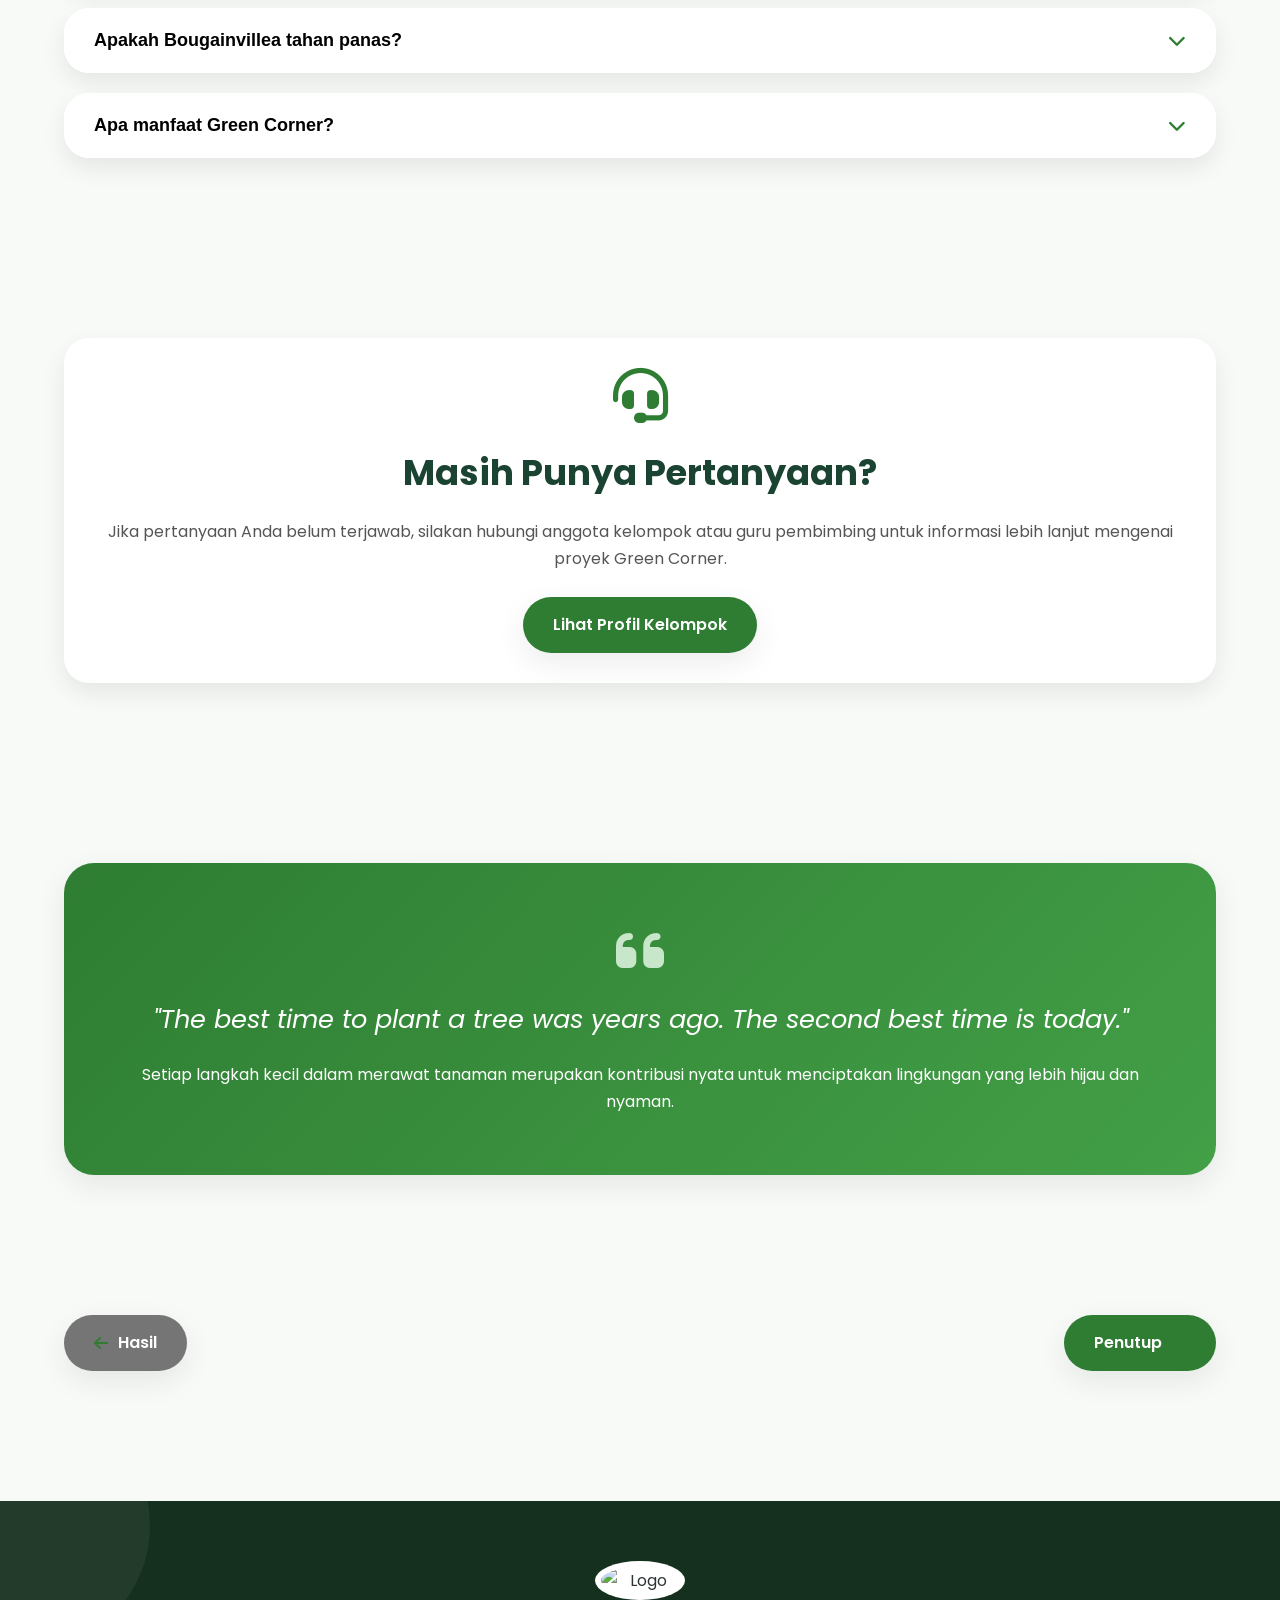
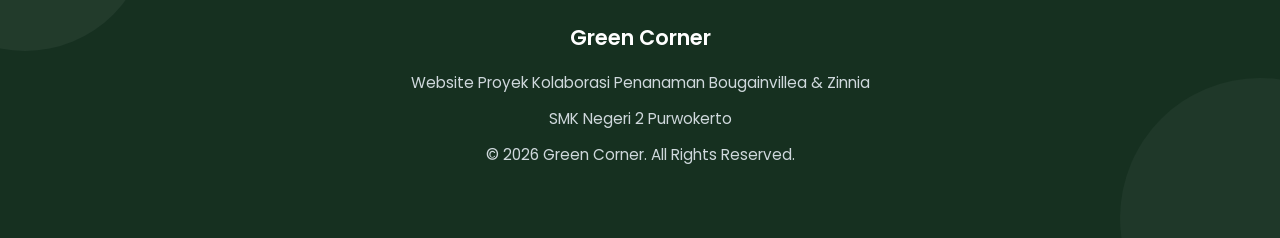
==== commit 3f34680f: "Update faq.html" ====
--- a/faq.html
+++ b/faq.html
@@ -51,64 +51,96 @@
 
 </div>
 
-
-
-
 <body>
-
-<header class="top-header">
-
-<div class="container">
-
-<div class="header-content">
-
-<img src="assets/logo/logo.png"
-class="logo"
-alt="Logo">
-
-<div>
-
-<h2>GREEN CORNER</h2>
-
-<p>SMK Negeri 2 Purwokerto</p>
-
-</div>
-
-</div>
-
-</div>
-
-</header>
-
 <nav class="navbar">
 
-<div class="container">
-
-<ul>
-
-<li><a href="home.html">Home</a></li>
-
-<li><a href="tentang.html">Tentang</a></li>
-
-<li><a href="tanaman.html">Tanaman</a></li>
-
-<li><a href="alat.html">Alat & Bahan</a></li>
-
-<li><a href="tahapan.html">Tahapan</a></li>
-
-<li><a href="dokumentasi.html">Dokumentasi</a></li>
-
-<li><a href="hasil.html">Hasil</a></li>
-
-<li><a href="faq.html" class="active">FAQ</a></li>
-
-<li><a href="penutup.html">Penutup</a></li>
-
-</ul>
-
-</div>
+    <div class="container">
+
+        <a href="home.html" class="nav-logo">
+
+            <img src="assets/logo/logo.png"
+                 alt="Green Corner">
+
+            <span>GREEN CORNER</span>
+
+        </a>
+
+
+        <button class="menu-toggle"
+                aria-label="Buka menu">
+
+            <i class="fa-solid fa-bars"></i>
+
+        </button>
+
+
+        <ul>
+
+            <li>
+                <a href="home.html">
+                    Home
+                </a>
+            </li>
+
+            <li>
+                <a href="tentang.html">
+                    Tentang
+                </a>
+            </li>
+
+            <li>
+                <a href="tanaman.html">
+                    Tanaman
+                </a>
+            </li>
+
+            <li>
+                <a href="alat.html">
+                    Alat & Bahan
+                </a>
+            </li>
+
+            <li>
+                <a href="tahapan.html">
+                    Tahapan
+                </a>
+            </li>
+
+            <li>
+                <a href="dokumentasi.html">
+                    Dokumentasi
+                </a>
+            </li>
+
+            <li>
+                <a href="hasil.html">
+                    Hasil
+                </a>
+            </li>
+
+            <li>
+                <a href="faq.html" class="active">
+                    FAQ
+                </a>
+            </li>
+
+            <li>
+                <a href="penutup.html">
+                    Penutup
+                </a>
+            </li>
+
+        </ul>
+
+    </div>
 
 </nav>
+
+
+</body>
+
+
+
 
 <section class="page-banner">
 
@@ -687,4 +719,4 @@
 
 </body>
 
-</html>+</html>
--- a/style.css
+++ b/style.css
@@ -389,80 +389,145 @@
 
 .navbar{
 
-position:sticky;
-
-top:0;
-
-z-index:1000;
-
-background:white;
-
-box-shadow:0 5px 18px rgba(0,0,0,.08);
-
-}
+    position:sticky;
+
+    top:0;
+
+    z-index:1000;
+
+    background:white;
+
+    box-shadow:0 5px 18px rgba(0,0,0,.08);
+
+}
+
 
 .navbar .container{
 
-display:flex;
-
-justify-content:center;
-
-align-items:center;
-
-}
+    display:flex;
+
+    justify-content:center;
+
+    align-items:center;
+
+    width:100%;
+
+}
+
 
 .navbar ul{
 
-display:flex;
-
-align-items:center;
-
-gap:8px;
-
-flex-wrap:wrap;
-
-padding:14px 0;
-
-}
+    display:flex;
+
+    align-items:center;
+
+    justify-content:center;
+
+    gap:8px;
+
+    padding:14px 0;
+
+    margin:0;
+
+    list-style:none;
+
+    flex-wrap:nowrap;
+
+}
+
 
 .navbar li{
 
-list-style:none;
-
-}
+    list-style:none;
+
+    flex-shrink:0;
+
+}
+
 
 .navbar a{
 
-display:block;
-
-padding:12px 18px;
-
-border-radius:50px;
-
-font-weight:600;
-
-transition:.3s;
-
-color:#444;
-
-}
+    display:block;
+
+    padding:12px 18px;
+
+    border-radius:50px;
+
+    font-weight:600;
+
+    transition:.3s;
+
+    color:#444;
+
+    text-decoration:none;
+
+    white-space:nowrap;
+
+}
+
 
 .navbar a:hover{
 
-background:var(--light);
-
-color:var(--primary);
-
-}
+    background:var(--light);
+
+    color:var(--primary);
+
+}
+
 
 .navbar a.active{
 
-background:var(--primary);
-
-color:white;
-
-}
-
+    background:var(--primary);
+
+    color:white;
+
+}
+
+
+/* =====================================================
+   NAVBAR - MOBILE
+===================================================== */
+
+@media(max-width:768px){
+
+    .navbar .container{
+
+        justify-content:flex-start;
+
+        overflow-x:auto;
+
+        scrollbar-width:none;
+
+    }
+
+
+    .navbar .container::-webkit-scrollbar{
+
+        display:none;
+
+    }
+
+
+    .navbar ul{
+
+        justify-content:flex-start;
+
+        width:max-content;
+
+        padding:12px 15px;
+
+    }
+
+
+    .navbar a{
+
+        padding:10px 16px;
+
+        font-size:14px;
+
+    }
+
+}
 
 /* =====================================================
    PAGE BANNER
@@ -3029,4 +3094,4 @@
 
 border-radius:50%;
 
-}+}
